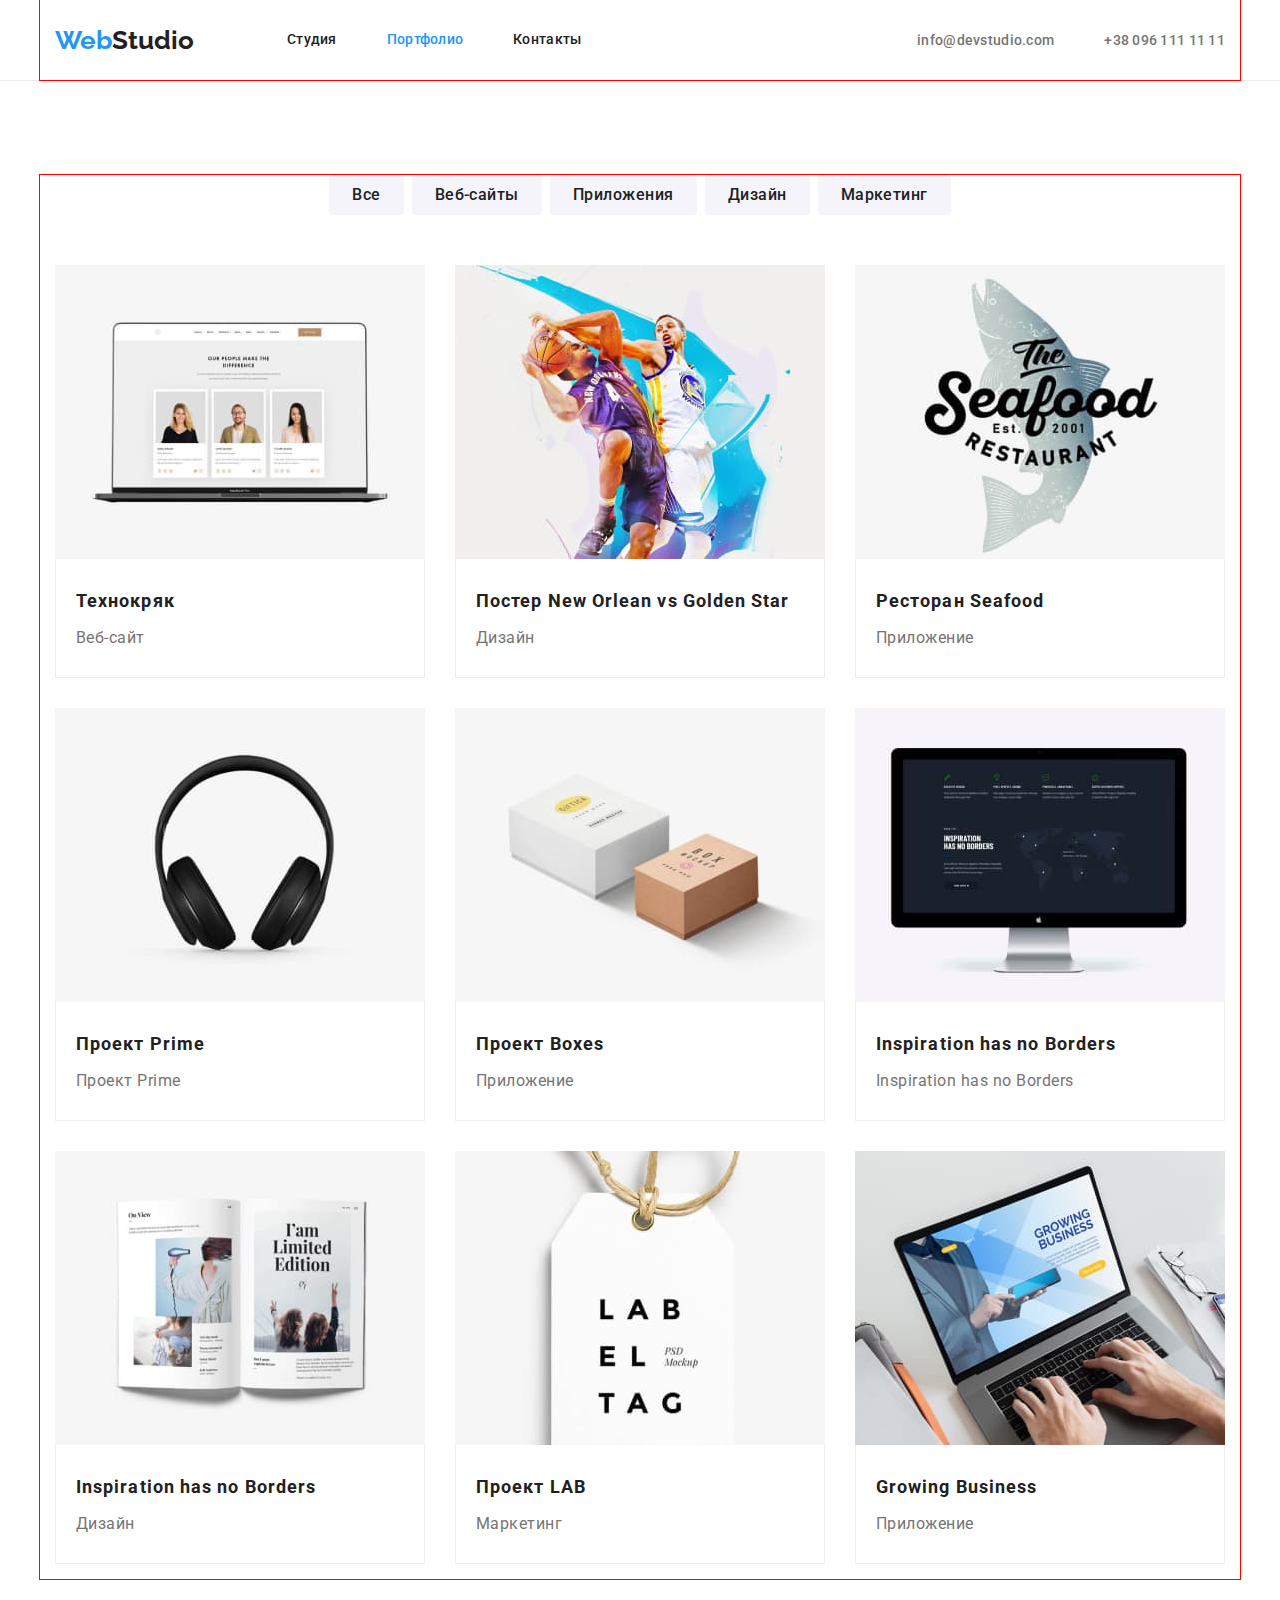
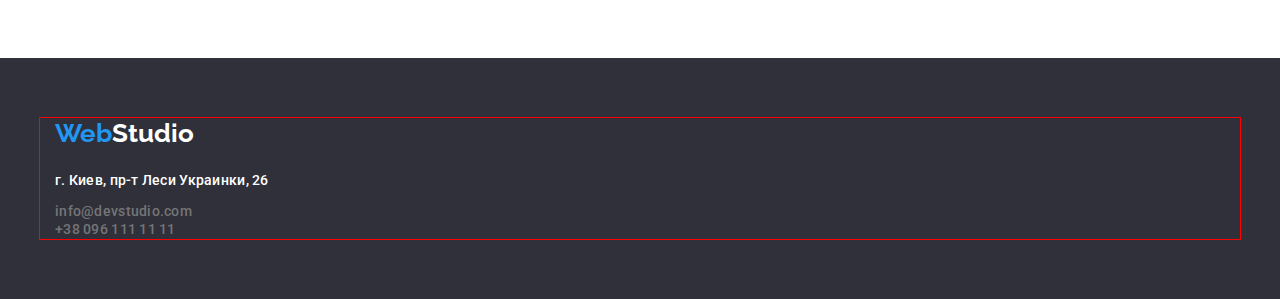
==== portfolio.html @ 671c0555 "Initial commit" ====
<!DOCTYPE html>
<html lang="ru">

<head>
    <meta charset="UTF-8">
    <meta http-equiv="X-UA-Compatible" content="IE=edge">
    <meta name="viewport" content="width=device-width, initial-scale=1.0">
    <title>Портфолио</title>
    <link rel="preconnect" href="https://fonts.googleapis.com">
    <link rel="preconnect" href="https://fonts.gstatic.com" crossorigin>
    <link
        href="https://fonts.googleapis.com/css2?family=Raleway:wght@700&family=Roboto:wght@400;500;700;900&display=swap"
        rel="stylesheet">
    <link rel="stylesheet"
        href="https://cdnjs.cloudflare.com/ajax/libs/modern-normalize/1.0.0/modern-normalize.min.css" />
    <link rel="stylesheet" href="./css/styles.css">
</head>

<body>
    <header class="header">
        <div class="container">
            <a class="logo link" href="index.html"><span class="logo-bracket">Web</span>Studio</a>
            <nav class="header-nav">
                <ul class="header-list list">
                    <li class="header-item"><a class="link" href="index.html" target="_self">Студия</a></li>
                    <li class="header-item"><a class="link current" href="portfolio.html" target="_self">Портфолио</a>
                    </li>
                    <li class="header-item"><a class="link" href="">Контакты</a></li>
                </ul>
            </nav>
            <ul class="contacts list">
                <li><a class="link" href="mailto:info@devstudio.com">info@devstudio.com</a></li>
                <li class="header-tel"><a class="link" href="tel:+380961111111">+38 096 111 11 11</a></li>
            </ul>
        </div>
    </header>
    <main>
        <section class="section">
            <div class="container">
                <h1 class="visually-hidden">Фильтр</h1>

                <ul class="filtr list">
                    <li class="filtr-btn"><button type="button" class="button">Все</button></li>
                    <li class="filtr-btn"><button type="button" class="button">Веб-сайты</button></li>
                    <li class="filtr-btn"><button type="button" class="button">Приложения</button></li>
                    <li class="filtr-btn"><button type="button" class="button">Дизайн</button></li>
                    <li class="filtr-btn"><button type="button" class="button">Маркетинг</button></li>
                </ul>


                <ul class="portfolio list">
                    <li class="portfolio-item">
                        <img src="./images/portfolio/filter1.jpg" alt="Технокряк" width="370" height="294">
                        <div class="portfolio-border">
                            <h2 class="portfolio-name">Технокряк</h2>
                            <p class="portfolio-filtr">Веб-сайт</p>
                        </div>
                    </li>
                    <li class="portfolio-item">
                        <img src="./images/portfolio/filter2.jpg" alt="Постер New Orlean vs Golden Star" width="370"
                            height="294">
                        <div class="portfolio-border">
                            <h2 class="portfolio-name">Постер New Orlean vs Golden Star</h2>
                            <p class="portfolio-filtr">Дизайн</p>
                        </div>
                    </li>
                    <li class="portfolio-item">
                        <img src="./images/portfolio/filter3.jpg" alt="Ресторан Seafood" width="370" height="294">
                        <div class="portfolio-border">
                            <h2 class="portfolio-name">Ресторан Seafood</h2>
                            <p class="portfolio-filtr">Приложение</p>
                        </div>
                    </li>
                    <li class="portfolio-item">
                        <img src="./images/portfolio/filter4.jpg" alt="Проект Prime" width="370" height="294">
                        <div class="portfolio-border">
                            <h2 class="portfolio-name">Проект Prime</h2>
                            <p class="portfolio-filtr">Проект Prime</p>
                        </div>
                    </li>
                    <li class="portfolio-item">
                        <img src="./images/portfolio/filter5.jpg" alt="Проект Boxes" width="370" height="294">
                        <div class="portfolio-border">
                            <h2 class="portfolio-name">Проект Boxes</h2>
                            <p class="portfolio-filtr">Приложение</p>
                        </div>
                    </li>
                    <li class="portfolio-item">
                        <img src="./images/portfolio/filter6.jpg" alt="Inspiration has no Borders" width="370"
                            height="294">
                        <div class="portfolio-border">
                            <h2 class="portfolio-name">Inspiration has no Borders</h2>
                            <p class="portfolio-filtr">Inspiration has no Borders</p>
                        </div>
                    </li>
                    <li class="portfolio-item">
                        <img src="./images/portfolio/filter7.jpg" alt="Inspiration has no Borders" width="370"
                            height="294">
                        <div class="portfolio-border">
                            <h2 class="portfolio-name">Inspiration has no Borders</h2>
                            <p class="portfolio-filtr">Дизайн</p>
                        </div>
                    </li>
                    <li class="portfolio-item">
                        <img src="./images/portfolio/filter8.jpg" alt="Проект LAB" width="370" height="294">
                        <div class="portfolio-border">
                            <h2 class="portfolio-name">Проект LAB</h2>
                            <p class="portfolio-filtr">Маркетинг</p>
                        </div>
                    </li>
                    <li class="portfolio-item">
                        <img src="./images/portfolio/filter9.jpg" alt="Growing Business" width="370" height="294">
                        <div class="portfolio-border">
                            <h2 class="portfolio-name">Growing Business</h2>
                            <p class="portfolio-filtr">Приложение</p>
                    </li>
                </ul>
            </div>
            </div>
        </section>
    </main>
    <footer class="footer">
        <div class="container">
            <a class="footer-logo link" href="index.html"><span class="logo-bracket">Web</span>Studio</a>
            <address class="address">
                <a class="link" href="https://goo.gl/maps/Ysp8wWhHFBnGZ7G2A" target="_blank"
                    rel="noopener noreferrer">г.
                    Киев, пр-т
                    Леси Украинки,
                    26</a>
            </address>
            <ul class="contacts list">
                <li><a class="link" href="mailto:info@devstudio.com">info@devstudio.com</a></li>
                <li><a class="link" href="tel:+380961111111">+38 096 111 11 11</a></li>
            </ul>
        </div>
    </footer>
</body>

</html>
---- css/styles.css ----
html {
	box-sizing: border-box;
}

p,
h1,
h2,
h3,
h4,
h5,
h6 {
	margin: 0;
}

ul {
	margin: 0;
	padding-left: 0;
}

button {
	cursor: pointer;
	border: 1px solid transparent;
}

a {
	color: currentColor;
}

address {
	font-style: normal;
}

:root {
	--primary-text-color: #212121;
	--secondary-text-color: #757575;
	--accent-color: #2196f3;
	--main-font: "Roboto";
	--button-background-color: #f5f4fa;
	--additional-text-color: #ffffff;
}

.container {
	width: 1200px;
	padding-left: 15px;
	padding-right: 15px;
	outline: 1px solid red;
	margin: 0 auto;
}

.section {
	padding-top: 94px;
	padding-bottom: 94px;
}

.list {
	list-style: none;
	margin: 0;
	padding: 0;
}

.link {
	text-decoration: none;
}

.visually-hidden {
	position: fixed;
	transform: scale(0);
}

body {
	font-family: var(--main-font), sans-serif;
	color: var(--primary-text-color);
}

img {
	display: block;
	max-width: 100%;
	height: auto;
}

/*-----Header------*/

.header {
	display: flex;
	border-bottom: 1px solid #ececec;
}

.header .container {
	display: flex;
	align-items: center;
}

.header-list {
	display: flex;
	align-items: center;
}

.header-item:not(:last-child) {
	margin-right: 50px;
}

.header-list .link {
	display: block;
	padding-top: 32px;
	padding-bottom: 32px;
}

/* WebStudio */
.logo {
	font-family: "Raleway", sans-serif;
	font-weight: 700;
	font-size: 26px;
	line-height: 1.19;
	color: var(--primary-text-color);
	margin-right: 93px;
}

.logo-bracket {
	color: var(--accent-color);
}

.header-nav .link {
	font-weight: 500;
	font-size: 14px;
	line-height: 1.14;
	letter-spacing: 0.02em;
	color: var(--primary-text-color);
}

.header-nav .link.current {
	color: var(--accent-color);
}

.header-nav .link:hover,
.header-nav .link:focus {
	color: var(--accent-color);
}

.contacts .link {
	color: var(--secondary-text-color);
	font-weight: 500;
	font-size: 14px;
	line-height: 1.14;
	letter-spacing: 0.02em;
}

.contacts .link:focus,
.contacts .link:hover {
	color: var(--accent-color);
}

.contacts {
	display: flex;
	margin-left: auto;
}

.header-tel {
	margin-left: 50px;
}
/*--------HERO---------*/

.hero {
	background-color: #2f303a;
	text-align: center;
	padding-top: 200px;
	padding-bottom: 200px;
}

.hero-header {
	margin-right: auto;
	margin-left: auto;
	text-align: center;
	margin-bottom: 30px;
	max-width: 700px;
	font-weight: 900;
	font-size: 44px;
	line-height: 1.36;

	letter-spacing: 0.06em;
	text-transform: uppercase;
	color: var(--additional-text-color);
}

.hero-button {
	display: inline-block;
	min-width: 200px;
	height: 50px;
	padding: 10px 32px;
	background-color: var(--accent-color);
	box-shadow: 0px 4px 4px rgba(0, 0, 0, 0.15);
	border-radius: 4px;
	font-weight: 700;
	font-size: 16px;
	line-height: 1.88;
	letter-spacing: 0.06em;
	color: var(--additional-text-color);
	align-items: center;
}

.hero-button:hover,
.hero-button:focus {
	background-color: #188ce8;
	color: var(--additional-text-color);
}

.benefits-accent {
	margin-bottom: 10px;
	font-size: 14px;
	line-height: 1.14;
	letter-spacing: 0.03em;
	text-transform: uppercase;
	color: var(--primary-text-color);
}

.features {
	margin-bottom: 94px;
	flex-basis: calc(100% / 4 - 30px);
}

.benefits-item {
	margin: 15px;
}

.benefits-about {
	font-weight: 400;
	font-size: 14px;
	line-height: 1.71;
	letter-spacing: 0.03em;
	color: var(--secondary-text-color);
}

.hero-benefits {
	display: flex;
	margin: -15px;
}

/*---------WE DOING----------*/

.we-doing {
	margin-bottom: 50px;
	font-size: 36px;
	line-height: 1.17;
	text-align: center;
	letter-spacing: 0.03em;
	color: var(--primary-text-color);
}

.we-doing + .list {
	display: flex;
	justify-content: space-between;
}

/*---------TEAM----------*/

.team {
	background-color: #f5f4fa;
}

.team-header {
	margin-bottom: 50px;
	font-size: 36px;
	line-height: 1.17;
	text-align: center;
	letter-spacing: 0.03em;
	color: var(--primary-text-color);
}

.team-list {
	display: flex;
	margin-right: -30px;
}

.team-item {
	background-color: var(--additional-text-color);
	box-shadow: 0px 1px 3px rgba(0, 0, 0, 0.12), 0px 1px 1px rgba(0, 0, 0, 0.14), 0px 2px 1px rgba(0, 0, 0, 0.2);
	border-radius: 0px 0px 4px 4px;
	flex-basis: calc(100% / 4 - 30px);
	margin-right: 30px;
}

.team-name {
	font-weight: 500;
	font-size: 16px;
	line-height: 1.19;
	text-align: center;
	letter-spacing: 0.03em;
	color: var(--primary-text-color);
	margin-bottom: 10px;
}

.team-title {
	font-size: 16px;
	line-height: 1.19;
	text-align: center;
	letter-spacing: 0.03em;
	color: var(--secondary-text-color);
}

.team-wrapper {
	padding: 30px 5px;
}

/*----------FOOTER------------*/

.footer {
	background-color: #2f303a;
	color: var(--additional-text-color);
	padding-top: 60px;
	padding-bottom: 60px;
}

.footer-logo {
	font-family: "Raleway", sans-serif;
	font-weight: 700;
	font-size: 26px;
	line-height: 1.19;
	color: var(--additional-text-color);
}

.address {
	margin-top: 20px;
	font-style: normal;
	font-size: 14px;
	line-height: 1.71;
	letter-spacing: 0.03em;
}

.address .link {
	color: var(--additional-text-color);
	font-weight: 500;
	font-size: 14px;
	line-height: 1.14;
	letter-spacing: 0.02em;
}

.address .link:focus,
.address .link:hover {
	color: var(--accent-color);
}

.footer .contacts {
	margin-top: 9px;
	flex-direction: column;
}

.contacts-item:not(:first-child) {
	margin-top: 9px;
}

/*-----------PORTFOLIO--------------*/

.filtr {
	margin-bottom: 50px;
	display: flex;
	justify-content: center;
}

.filtr-btn:not(:last-child) {
	margin-right: 8px;
}

.button {
	padding: 6px 22px;
	display: inline-block;
	background-color: var(--button-background-color);
	font-family: inherit;
	color: var(--primary-text-color);
	font-weight: 500;
	font-size: 16px;
	line-height: 1.62;
	text-align: center;
	letter-spacing: 0.03em;

	border-radius: 4px;
	border-color: transparent;
	cursor: pointer;
}

.button:focus,
.button:hover,
.button:active {
	background-color: var(--accent-color);
	color: var(--additional-text-color);
}

.portfolio-name {
	font-weight: 700;
	font-size: 18px;
	line-height: 2;
	letter-spacing: 0.06em;
	color: var(--primary-text-color);
	margin-bottom: 4px;
}

.portfolio-filtr {
	font-size: 16px;
	line-height: 1.88;
	letter-spacing: 0.03em;
	color: var(--secondary-text-color);
}

.portfolio {
	flex-basis: calc(100% / 3 - 60px);
	display: flex;
	flex-wrap: wrap;
	margin: -15px;
}

.portfolio-item {
	margin: 15px;
}

.portfolio-border {
	border: 1px solid #eeeeee;
	border-top: none;
	padding: 24px 20px;
}
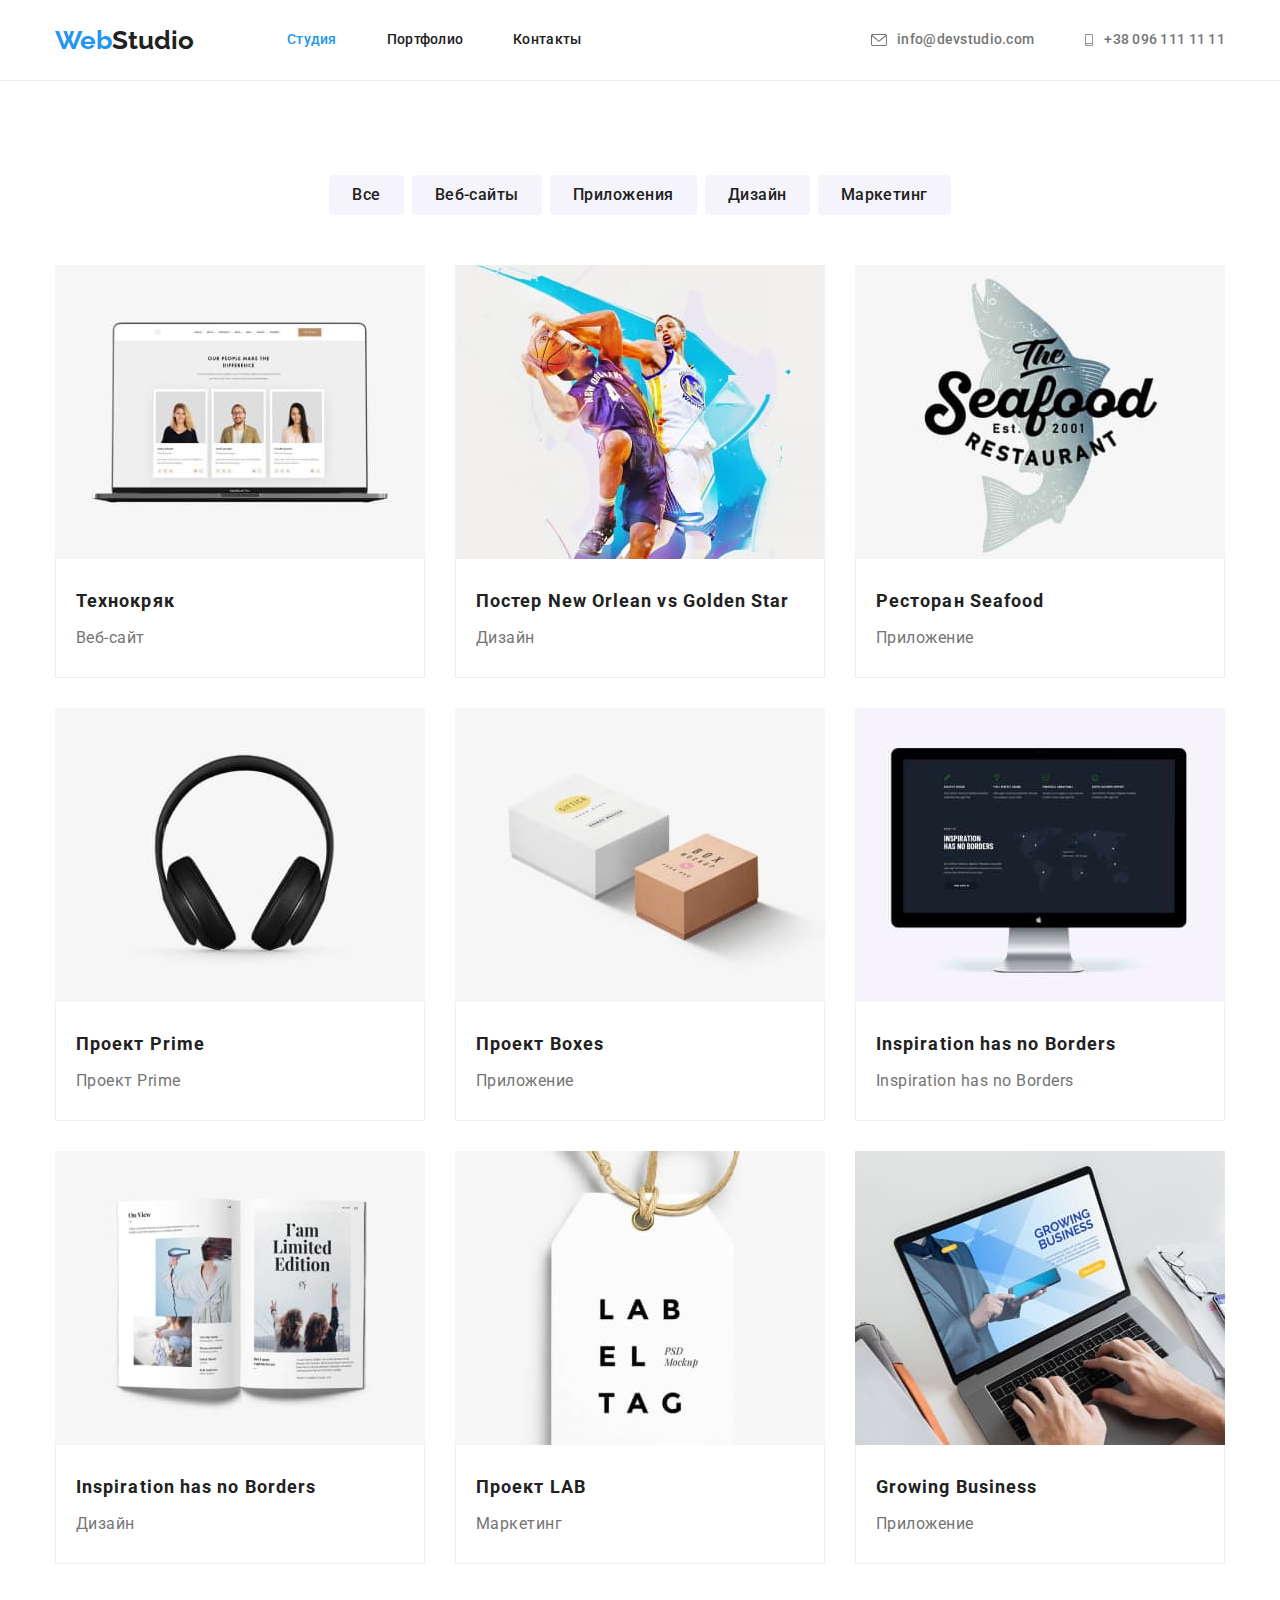
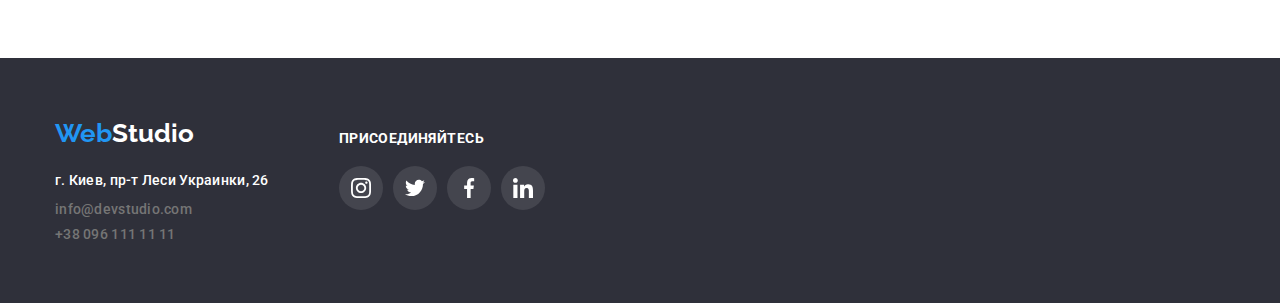
==== commit 7fd6f83b: "HW4 done" ====
--- a/portfolio.html
+++ b/portfolio.html
@@ -22,15 +22,21 @@
             <a class="logo link" href="index.html"><span class="logo-bracket">Web</span>Studio</a>
             <nav class="header-nav">
                 <ul class="header-list list">
-                    <li class="header-item"><a class="link" href="index.html" target="_self">Студия</a></li>
-                    <li class="header-item"><a class="link current" href="portfolio.html" target="_self">Портфолио</a>
-                    </li>
+                    <li class="header-item"><a class="link current" href="index.html" target="_self">Студия</a></li>
+                    <li class="header-item"><a class="link" href="portfolio.html" target="_self">Портфолио</a></li>
                     <li class="header-item"><a class="link" href="">Контакты</a></li>
                 </ul>
             </nav>
             <ul class="contacts list">
-                <li><a class="link" href="mailto:info@devstudio.com">info@devstudio.com</a></li>
-                <li class="header-tel"><a class="link" href="tel:+380961111111">+38 096 111 11 11</a></li>
+                <li><a class="link" href="mailto:info@devstudio.com">
+                        <svg width="16" height="12" class="contacts-icon">
+                            <use href="./images/icons.svg#icon-mail"></use>
+                        </svg>
+                        info@devstudio.com</a></li>
+                <li class="header-tel"><a class="link" href="tel:+380961111111">
+                        <svg width="10" height="12" class="contacts-icon">
+                            <use href="./images/icons.svg#icon-phone"></use>
+                        </svg>+38 096 111 11 11</a></li>
             </ul>
         </div>
     </header>
@@ -121,18 +127,54 @@
     </main>
     <footer class="footer">
         <div class="container">
-            <a class="footer-logo link" href="index.html"><span class="logo-bracket">Web</span>Studio</a>
-            <address class="address">
-                <a class="link" href="https://goo.gl/maps/Ysp8wWhHFBnGZ7G2A" target="_blank"
-                    rel="noopener noreferrer">г.
-                    Киев, пр-т
-                    Леси Украинки,
-                    26</a>
-            </address>
-            <ul class="contacts list">
-                <li><a class="link" href="mailto:info@devstudio.com">info@devstudio.com</a></li>
-                <li><a class="link" href="tel:+380961111111">+38 096 111 11 11</a></li>
-            </ul>
+            <div class="contact-box">
+                <a class="footer-logo link" href="index.html"><span class="logo-bracket">Web</span>Studio</a>
+                <address class="address">
+                    <a class="link" href="https://goo.gl/maps/Ysp8wWhHFBnGZ7G2A" target="_blank"
+                        rel="noopener noreferrer">г.
+                        Киев, пр-т
+                        Леси Украинки,
+                        26</a>
+                </address>
+                <ul class="contacts list">
+                    <li class="contacts-item"><a class="link" href="mailto:info@devstudio.com">info@devstudio.com</a>
+                    </li>
+                    <li class="contacts-item"><a class="link" href="tel:+380961111111">+38 096 111 11 11</a></li>
+                </ul>
+            </div>
+            <div class="join">
+                <h3 class="join-header">Присоединяйтесь</h3>
+                <ul class="join-list">
+                    <li class="list join-item">
+                        <a href="" class="join-link">
+                            <svg class="join-ico" width="20" height="20">
+                                <use href="./images/icons.svg#icon-instagram"></use>
+                            </svg>
+                        </a>
+                    </li>
+                    <li class="list join-item">
+                        <a href="" class="join-link">
+                            <svg class="join-ico" width="20" height="20">
+                                <use href="./images/icons.svg#icon-twitter"></use>
+                            </svg>
+                        </a>
+                    </li>
+                    <li class="list join-item">
+                        <a href="" class="join-link">
+                            <svg class="join-ico" width="20" height="20">
+                                <use href="./images/icons.svg#icon-facebook"></use>
+                            </svg>
+                        </a>
+                    </li>
+                    <li class="list join-item">
+                        <a href="" class="join-link">
+                            <svg class="join-ico" width="20" height="20">
+                                <use href="./images/icons.svg#icon-linkedin"></use>
+                            </svg>
+                        </a>
+                    </li>
+                </ul>
+            </div>
         </div>
     </footer>
 </body>
--- a/css/styles.css
+++ b/css/styles.css
@@ -37,13 +37,13 @@
 	--main-font: "Roboto";
 	--button-background-color: #f5f4fa;
 	--additional-text-color: #ffffff;
+	--button-no-active-color: #afb1b8;
 }
 
 .container {
 	width: 1200px;
 	padding-left: 15px;
 	padding-right: 15px;
-	outline: 1px solid red;
 	margin: 0 auto;
 }
 
@@ -137,6 +137,8 @@
 }
 
 .contacts .link {
+	display: flex;
+	align-items: center;
 	color: var(--secondary-text-color);
 	font-weight: 500;
 	font-size: 14px;
@@ -154,12 +156,22 @@
 	margin-left: auto;
 }
 
+.contacts-icon {
+	margin-right: 10px;
+	fill: currentColor;
+}
+
 .header-tel {
 	margin-left: 50px;
 }
 /*--------HERO---------*/
 
 .hero {
+	background-image: linear-gradient(rgba(47, 48, 58, 0.4), rgba(47, 48, 58, 0.4)), url(../images/index/hero.jpg);
+	background-repeat: no-repeat;
+	background-position: center;
+	background-size: cover;
+	max-width: 1600px;
 	background-color: #2f303a;
 	text-align: center;
 	padding-top: 200px;
@@ -221,6 +233,19 @@
 	margin: 15px;
 }
 
+.benefuts-icon {
+	display: flex;
+	align-items: center;
+	justify-content: center;
+	padding: 25px 100px;
+	border-radius: 4px;
+	width: 270px;
+	height: 120px;
+	background-color: var(--button-background-color);
+	border-radius: 4px;
+	margin-bottom: 30px;
+}
+
 .benefits-about {
 	font-weight: 400;
 	font-size: 14px;
@@ -294,19 +319,114 @@
 	text-align: center;
 	letter-spacing: 0.03em;
 	color: var(--secondary-text-color);
+	margin-bottom: 16px;
 }
 
 .team-wrapper {
 	padding: 30px 5px;
 }
 
+.team-soc-list {
+	display: flex;
+	justify-content: center;
+}
+
+.team-soc-item {
+	width: 44px;
+	height: 44px;
+}
+
+.team-soc-item:not(:first-child) {
+	margin-left: 10px;
+}
+
+.team-soc-ico {
+	fill: var(--button-no-active-color);
+}
+
+.team-soc-link {
+	display: flex;
+	align-items: center;
+	justify-content: center;
+	width: 100%;
+	height: 100%;
+	border-radius: 50%;
+}
+
+.team-soc-link:hover,
+.team-soc-link:focus {
+	background-color: var(--accent-color);
+}
+
+.team-soc-link:hover .team-soc-ico,
+.team-soc-link:focus .team-soc-ico {
+	fill: var(--additional-text-color);
+}
+
+/*----------CLIENTS------------*/
+
+.clients-header {
+	margin-bottom: 50px;
+	font-size: 36px;
+	line-height: 1.67;
+	text-align: center;
+	letter-spacing: 0.03em;
+	color: var(--primary-text-color);
+}
+
+.clients {
+	display: flex;
+}
+
+.clients-item {
+	border: 1px solid #afb1b8;
+	border-radius: 4px;
+	width: 170px;
+	height: 92px;
+}
+
+.clients-item:not(:first-child) {
+	margin-left: 30px;
+}
+
+.clients-item-link {
+	display: flex;
+	width: 100%;
+	height: 100%;
+	justify-content: center;
+	align-items: center;
+}
+
+.clients-item-link:hover,
+.clients-item-link:focus {
+	border: 1px solid var(--accent-color);
+}
+
+.clients-item-link:hover .client-item-ico,
+.clients-item-link:focus .client-item-ico {
+	fill: var(--accent-color);
+}
+
+.client-item-ico {
+	fill: var(--button-no-active-color);
+}
+
 /*----------FOOTER------------*/
 
 .footer {
 	background-color: #2f303a;
 	color: var(--additional-text-color);
+
+	padding-bottom: 60px;
+}
+
+.contact-box {
+	margin-right: 70px;
 	padding-top: 60px;
-	padding-bottom: 60px;
+}
+
+.footer > .container {
+	display: flex;
 }
 
 .footer-logo {
@@ -347,6 +467,55 @@
 	margin-top: 9px;
 }
 
+/*------------FOOTER JOIN-----------*/
+
+.join {
+	display: flex;
+	flex-direction: column;
+	padding-top: 72px;
+}
+
+.join-header {
+	font-size: 14px;
+	line-height: 1.14x;
+	letter-spacing: 0.03em;
+	text-transform: uppercase;
+	color: var(--additional-text-color);
+	margin-bottom: 20px;
+}
+
+.join-list {
+	display: flex;
+}
+
+.join-item {
+	width: 44px;
+	height: 44px;
+}
+
+.join-item:not(:first-child) {
+	margin-left: 10px;
+}
+
+.join-link {
+	display: flex;
+	align-items: center;
+	justify-content: center;
+	width: 100%;
+	height: 100%;
+	border-radius: 50%;
+	background-color: rgba(255, 255, 255, 0.1);
+}
+
+.join-link:hover,
+.join-link:focus {
+	background-color: var(--accent-color);
+}
+
+.join-ico {
+	fill: var(--additional-text-color);
+}
+
 /*-----------PORTFOLIO--------------*/
 
 .filtr {
@@ -381,6 +550,7 @@
 .button:active {
 	background-color: var(--accent-color);
 	color: var(--additional-text-color);
+	box-shadow: 0px 3px 1px rgba(0, 0, 0, 0.1), 0px 1px 2px rgba(0, 0, 0, 0.08), 0px 2px 2px rgba(0, 0, 0, 0.12);
 }
 
 .portfolio-name {
@@ -410,6 +580,12 @@
 	margin: 15px;
 }
 
+.portfolio-item:hover {
+	box-shadow: 0px 1px 1px rgba(0, 0, 0, 0.12), 0px 4px 4px rgba(0, 0, 0, 0.06), 1px 4px 6px rgba(0, 0, 0, 0.16);
+	cursor: pointer;
+	max-width: 100%;
+}
+
 .portfolio-border {
 	border: 1px solid #eeeeee;
 	border-top: none;
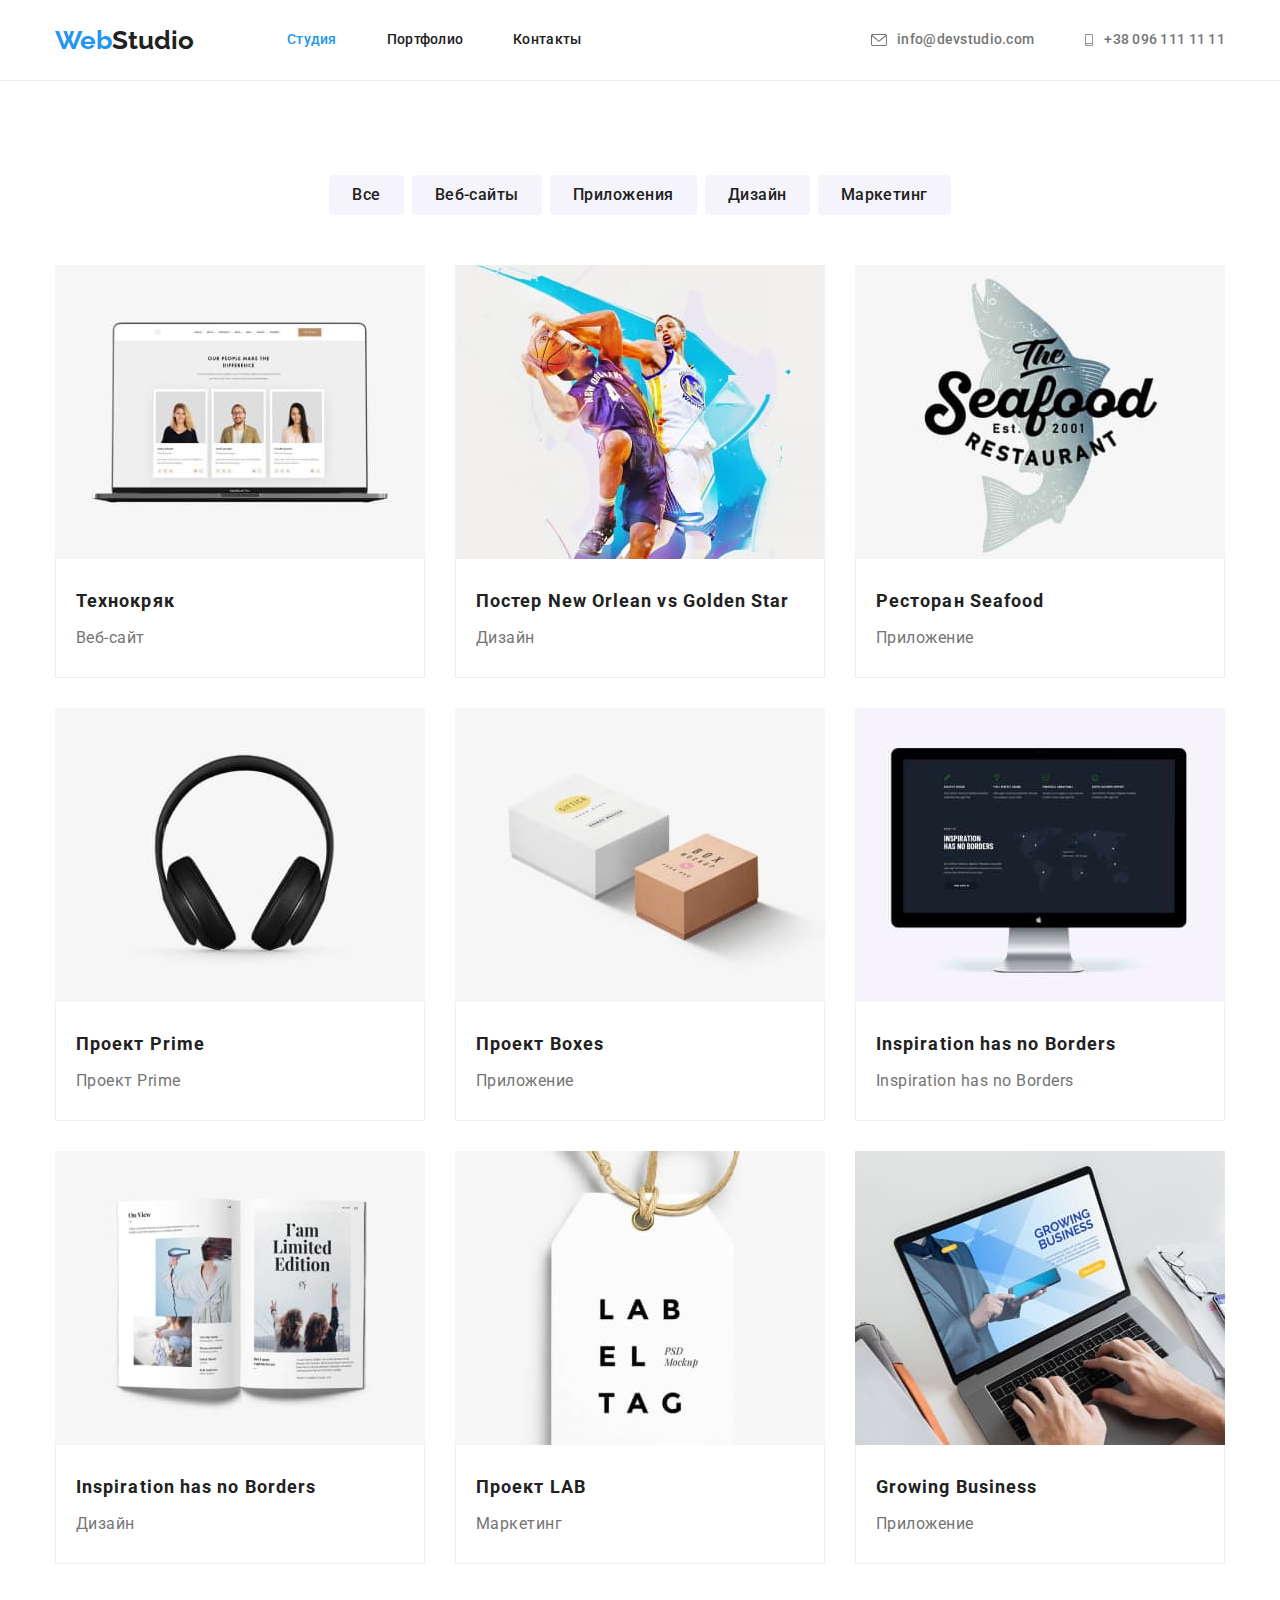
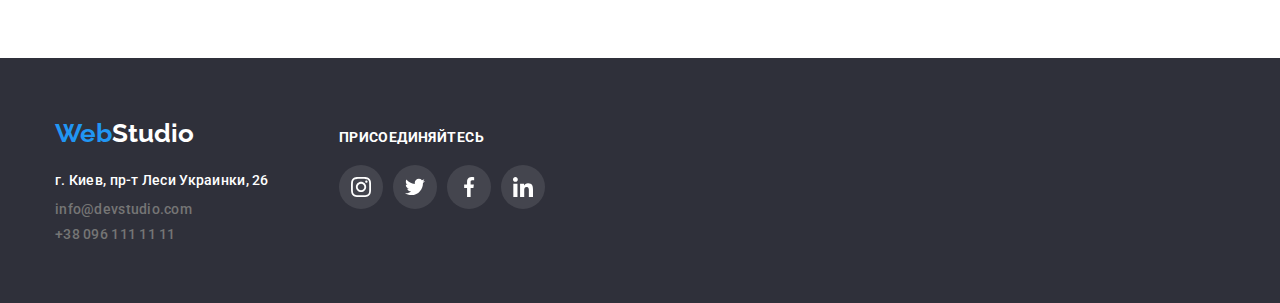
==== commit 439edaa9: "fixed faults" ====
--- a/portfolio.html
+++ b/portfolio.html
@@ -119,9 +119,10 @@
                         <div class="portfolio-border">
                             <h2 class="portfolio-name">Growing Business</h2>
                             <p class="portfolio-filtr">Приложение</p>
+                        </div>
                     </li>
                 </ul>
-            </div>
+
             </div>
         </section>
     </main>
--- a/css/styles.css
+++ b/css/styles.css
@@ -172,6 +172,7 @@
 	background-position: center;
 	background-size: cover;
 	max-width: 1600px;
+	margin: 0 auto;
 	background-color: #2f303a;
 	text-align: center;
 	padding-top: 200px;
@@ -233,11 +234,10 @@
 	margin: 15px;
 }
 
-.benefuts-icon {
-	display: flex;
-	align-items: center;
+.benefits-graphic {
+	display: flex;
 	justify-content: center;
-	padding: 25px 100px;
+	align-items: center;
 	border-radius: 4px;
 	width: 270px;
 	height: 120px;
@@ -379,17 +379,17 @@
 }
 
 .clients-item {
+	width: 170px;
+	height: 92px;
+}
+
+.clients-item:not(:first-child) {
+	margin-left: 30px;
+}
+
+.clients-item-link {
 	border: 1px solid #afb1b8;
 	border-radius: 4px;
-	width: 170px;
-	height: 92px;
-}
-
-.clients-item:not(:first-child) {
-	margin-left: 30px;
-}
-
-.clients-item-link {
 	display: flex;
 	width: 100%;
 	height: 100%;
@@ -416,17 +416,17 @@
 .footer {
 	background-color: #2f303a;
 	color: var(--additional-text-color);
-
+	padding-top: 60px;
 	padding-bottom: 60px;
 }
 
 .contact-box {
 	margin-right: 70px;
-	padding-top: 60px;
 }
 
 .footer > .container {
 	display: flex;
+	align-items: baseline;
 }
 
 .footer-logo {
@@ -469,12 +469,6 @@
 
 /*------------FOOTER JOIN-----------*/
 
-.join {
-	display: flex;
-	flex-direction: column;
-	padding-top: 72px;
-}
-
 .join-header {
 	font-size: 14px;
 	line-height: 1.14x;
@@ -583,7 +577,6 @@
 .portfolio-item:hover {
 	box-shadow: 0px 1px 1px rgba(0, 0, 0, 0.12), 0px 4px 4px rgba(0, 0, 0, 0.06), 1px 4px 6px rgba(0, 0, 0, 0.16);
 	cursor: pointer;
-	max-width: 100%;
 }
 
 .portfolio-border {
